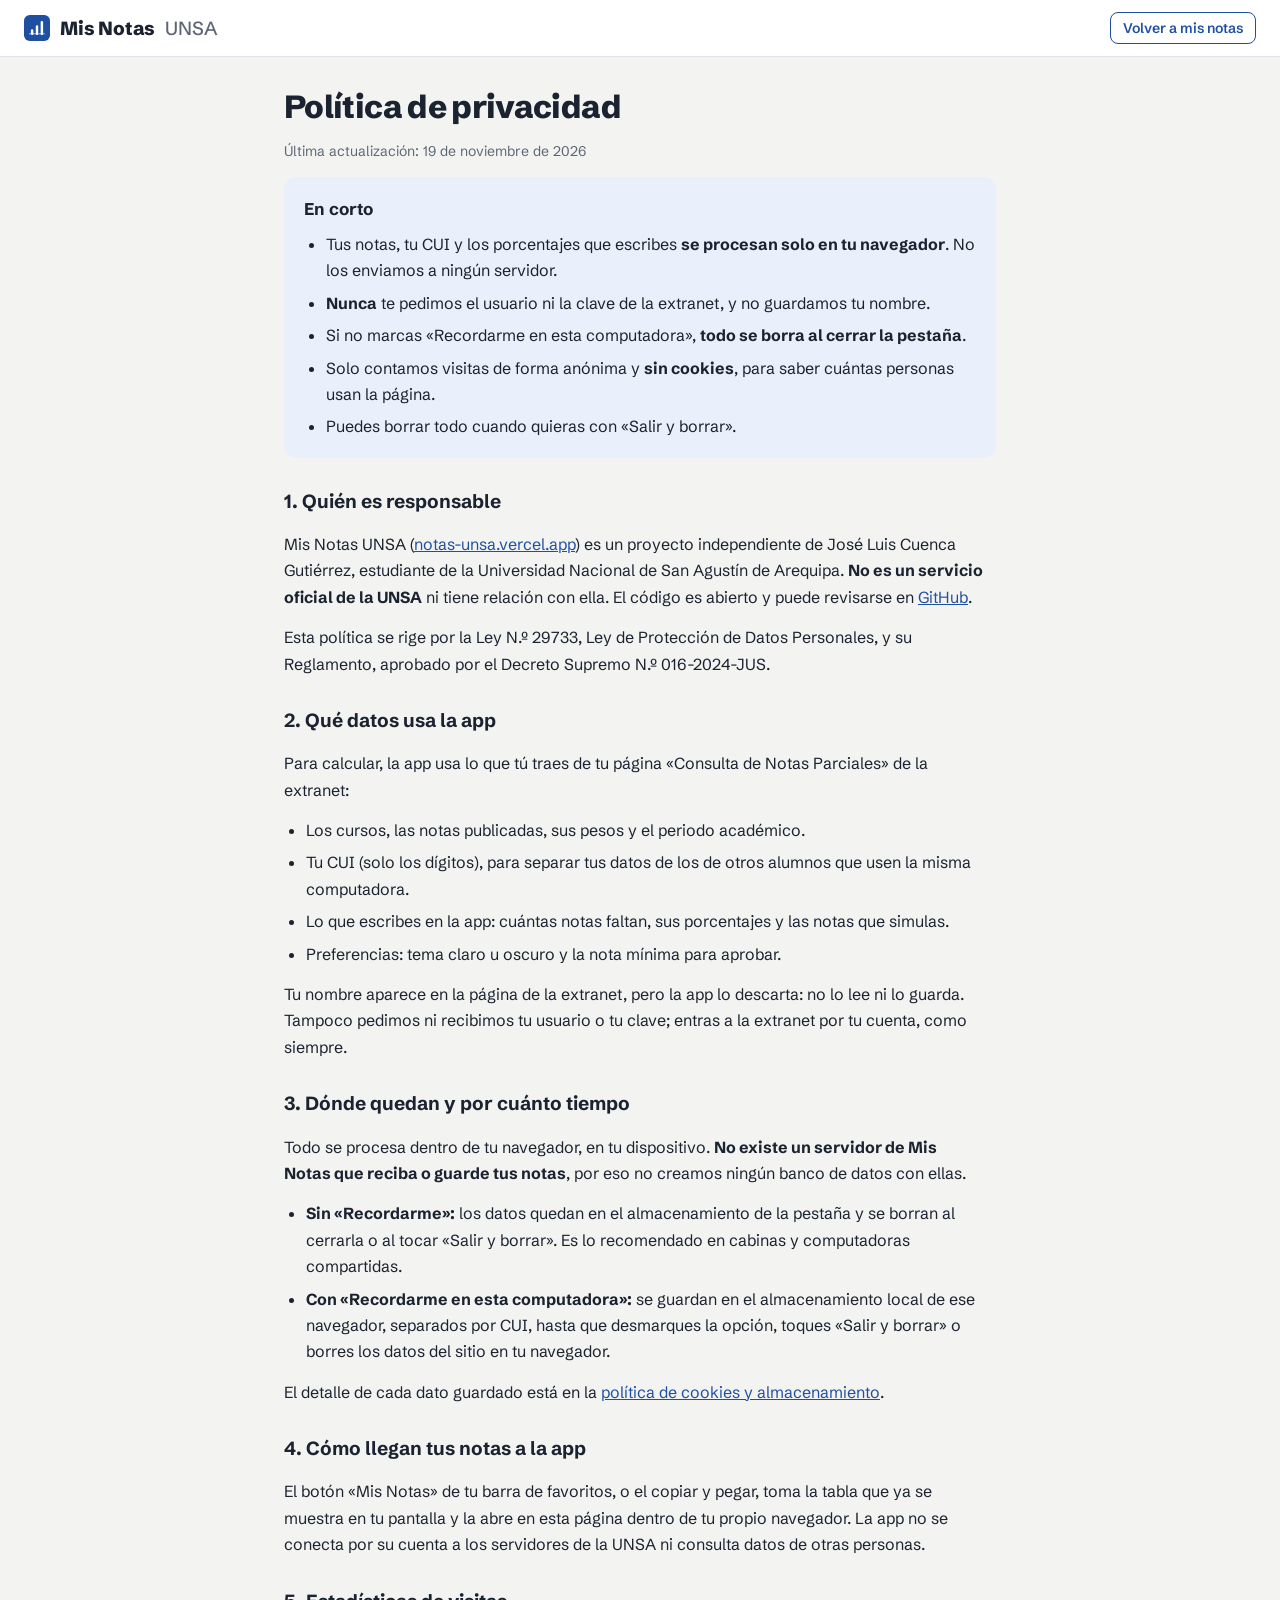
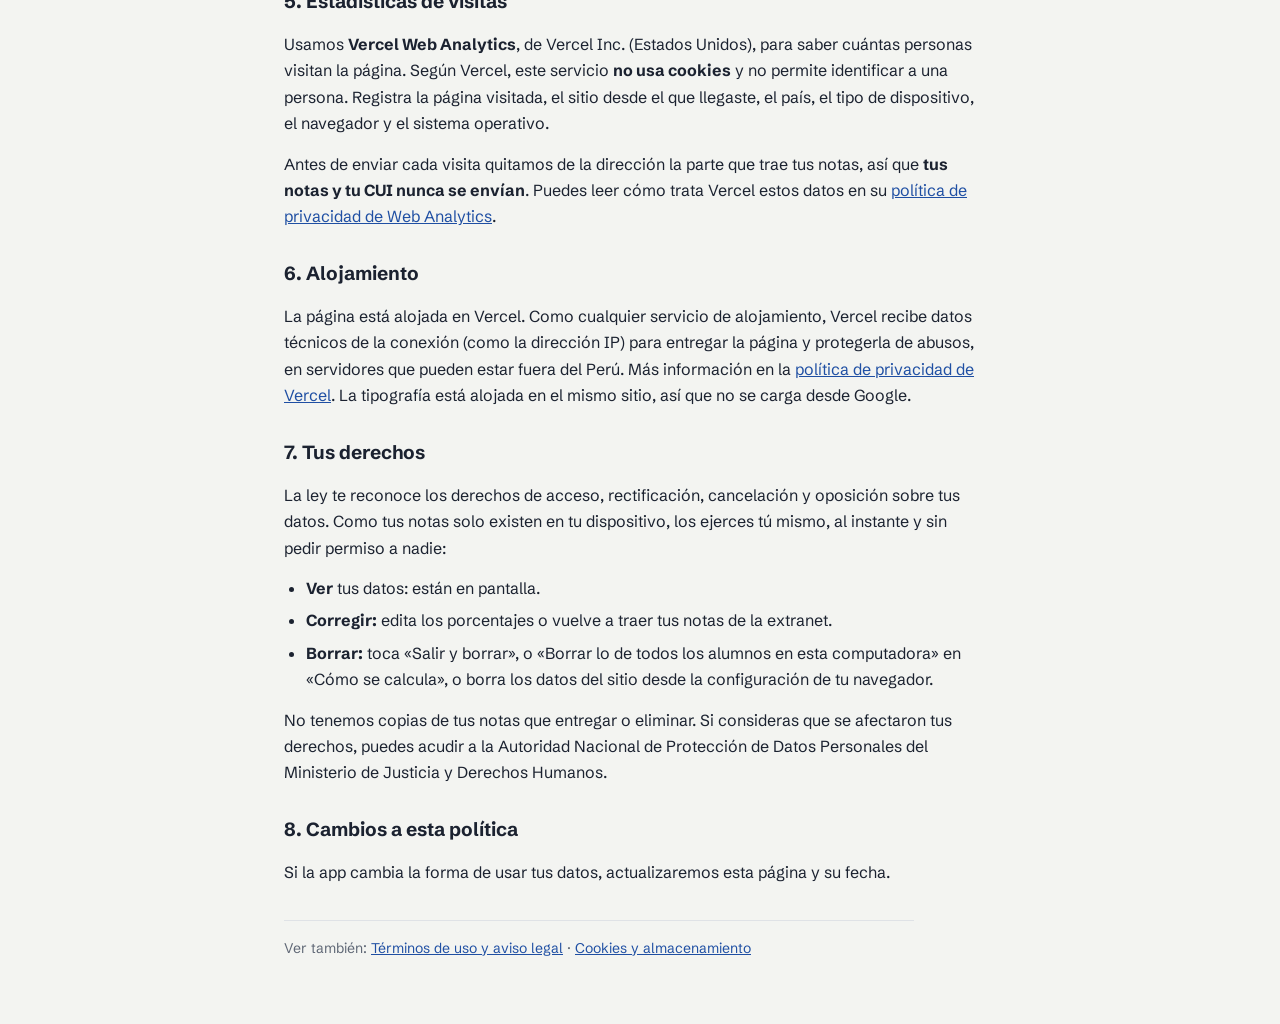
==== privacidad.html @ f4540c96 "Páginas legales y privacidad: política de privacidad, cookies y almacenamiento, términos y aviso leg" ====
<!doctype html>
<html lang="es" data-theme="light">
<head>
  <meta charset="utf-8">
  <meta name="viewport" content="width=device-width, initial-scale=1, viewport-fit=cover">
  <title>Política de privacidad | Mis Notas UNSA</title>
  <meta name="description" content="Qué datos usa Mis Notas UNSA, dónde se guardan y cómo borrarlos. Tus notas no salen de tu navegador.">
  <link rel="canonical" href="https://notas-unsa.vercel.app/privacidad.html">
  <meta name="theme-color" content="#ffffff">
  <link rel="icon" type="image/svg+xml" href="favicon.svg">
  <link rel="preload" href="fonts/schibsted-grotesk-latin.woff2" as="font" type="font/woff2" crossorigin>
  <link rel="stylesheet" href="styles.css">
  <script>try { var t = localStorage.getItem('notasUnsa.tema'); if (t) document.documentElement.dataset.theme = t; } catch (e) {}</script>
</head>
<body>
  <header class="top">
    <div class="wrap top-in">
      <a class="logo" href="./"><img src="favicon.svg" alt="" width="26" height="26"> Mis Notas <span>UNSA</span></a>
      <a class="btn btn-sec btn-chico" href="./">Volver a mis notas</a>
    </div>
  </header>

  <main class="wrap legal-doc">
    <h1>Política de privacidad</h1>
    <p class="actualizado">Última actualización: 19 de noviembre de 2026</p>

    <div class="resumen-legal">
      <h2>En corto</h2>
      <ul>
        <li>Tus notas, tu CUI y los porcentajes que escribes <b>se procesan solo en tu navegador</b>. No los enviamos a ningún servidor.</li>
        <li><b>Nunca</b> te pedimos el usuario ni la clave de la extranet, y no guardamos tu nombre.</li>
        <li>Si no marcas «Recordarme en esta computadora», <b>todo se borra al cerrar la pestaña</b>.</li>
        <li>Solo contamos visitas de forma anónima y <b>sin cookies</b>, para saber cuántas personas usan la página.</li>
        <li>Puedes borrar todo cuando quieras con «Salir y borrar».</li>
      </ul>
    </div>

    <h2>1. Quién es responsable</h2>
    <p>Mis Notas UNSA (<a href="https://notas-unsa.vercel.app/">notas-unsa.vercel.app</a>) es un proyecto independiente de José Luis Cuenca Gutiérrez, estudiante de la Universidad Nacional de San Agustín de Arequipa. <b>No es un servicio oficial de la UNSA</b> ni tiene relación con ella. El código es abierto y puede revisarse en <a href="https://github.com/JCuenca17/notas-unsa" rel="noopener" target="_blank">GitHub</a>.</p>
    <p>Esta política se rige por la Ley N.º 29733, Ley de Protección de Datos Personales, y su Reglamento, aprobado por el Decreto Supremo N.º 016-2024-JUS.</p>

    <h2>2. Qué datos usa la app</h2>
    <p>Para calcular, la app usa lo que tú traes de tu página «Consulta de Notas Parciales» de la extranet:</p>
    <ul>
      <li>Los cursos, las notas publicadas, sus pesos y el periodo académico.</li>
      <li>Tu CUI (solo los dígitos), para separar tus datos de los de otros alumnos que usen la misma computadora.</li>
      <li>Lo que escribes en la app: cuántas notas faltan, sus porcentajes y las notas que simulas.</li>
      <li>Preferencias: tema claro u oscuro y la nota mínima para aprobar.</li>
    </ul>
    <p>Tu nombre aparece en la página de la extranet, pero la app lo descarta: no lo lee ni lo guarda. Tampoco pedimos ni recibimos tu usuario o tu clave; entras a la extranet por tu cuenta, como siempre.</p>

    <h2>3. Dónde quedan y por cuánto tiempo</h2>
    <p>Todo se procesa dentro de tu navegador, en tu dispositivo. <b>No existe un servidor de Mis Notas que reciba o guarde tus notas</b>, por eso no creamos ningún banco de datos con ellas.</p>
    <ul>
      <li><b>Sin «Recordarme»:</b> los datos quedan en el almacenamiento de la pestaña y se borran al cerrarla o al tocar «Salir y borrar». Es lo recomendado en cabinas y computadoras compartidas.</li>
      <li><b>Con «Recordarme en esta computadora»:</b> se guardan en el almacenamiento local de ese navegador, separados por CUI, hasta que desmarques la opción, toques «Salir y borrar» o borres los datos del sitio en tu navegador.</li>
    </ul>
    <p>El detalle de cada dato guardado está en la <a href="cookies.html">política de cookies y almacenamiento</a>.</p>

    <h2>4. Cómo llegan tus notas a la app</h2>
    <p>El botón «Mis Notas» de tu barra de favoritos, o el copiar y pegar, toma la tabla que ya se muestra en tu pantalla y la abre en esta página dentro de tu propio navegador. La app no se conecta por su cuenta a los servidores de la UNSA ni consulta datos de otras personas.</p>

    <h2 id="estadisticas">5. Estadísticas de visitas</h2>
    <p>Usamos <b>Vercel Web Analytics</b>, de Vercel Inc. (Estados Unidos), para saber cuántas personas visitan la página. Según Vercel, este servicio <b>no usa cookies</b> y no permite identificar a una persona. Registra la página visitada, el sitio desde el que llegaste, el país, el tipo de dispositivo, el navegador y el sistema operativo.</p>
    <p>Antes de enviar cada visita quitamos de la dirección la parte que trae tus notas, así que <b>tus notas y tu CUI nunca se envían</b>. Puedes leer cómo trata Vercel estos datos en su <a href="https://vercel.com/docs/analytics/privacy-policy" rel="noopener" target="_blank">política de privacidad de Web Analytics</a>.</p>

    <h2>6. Alojamiento</h2>
    <p>La página está alojada en Vercel. Como cualquier servicio de alojamiento, Vercel recibe datos técnicos de la conexión (como la dirección IP) para entregar la página y protegerla de abusos, en servidores que pueden estar fuera del Perú. Más información en la <a href="https://vercel.com/legal/privacy-policy" rel="noopener" target="_blank">política de privacidad de Vercel</a>. La tipografía está alojada en el mismo sitio, así que no se carga desde Google.</p>

    <h2>7. Tus derechos</h2>
    <p>La ley te reconoce los derechos de acceso, rectificación, cancelación y oposición sobre tus datos. Como tus notas solo existen en tu dispositivo, los ejerces tú mismo, al instante y sin pedir permiso a nadie:</p>
    <ul>
      <li><b>Ver</b> tus datos: están en pantalla.</li>
      <li><b>Corregir:</b> edita los porcentajes o vuelve a traer tus notas de la extranet.</li>
      <li><b>Borrar:</b> toca «Salir y borrar», o «Borrar lo de todos los alumnos en esta computadora» en «Cómo se calcula», o borra los datos del sitio desde la configuración de tu navegador.</li>
    </ul>
    <p>No tenemos copias de tus notas que entregar o eliminar. Si consideras que se afectaron tus derechos, puedes acudir a la Autoridad Nacional de Protección de Datos Personales del Ministerio de Justicia y Derechos Humanos.</p>

    <h2>8. Cambios a esta política</h2>
    <p>Si la app cambia la forma de usar tus datos, actualizaremos esta página y su fecha.</p>

    <p class="otros-legales">Ver también: <a href="terminos.html">Términos de uso y aviso legal</a> · <a href="cookies.html">Cookies y almacenamiento</a></p>
  </main>
</body>
</html>
---- styles.css ----
/*
 * Mis Notas: la tinta del acta. Azul para aprobatorio, rojo para desaprobatorio.
 * Cada tarjeta se lee de arriba abajo: cuánto llevas, qué necesitas, y justo debajo
 * tu sílabo para corregir lo que falta. Escritorio: cursos en fila. Celular: una columna.
 */

/* Schibsted Grotesk (SIL OFL 1.1, ver fonts/OFL.txt), alojada aquí para no enviar la IP del alumno a Google. */
@font-face {
  font-family: "Schibsted Grotesk";
  font-style: normal;
  font-weight: 400 800;
  font-display: swap;
  src: url("fonts/schibsted-grotesk-latin.woff2") format("woff2");
  unicode-range: U+0000-00FF, U+0131, U+0152-0153, U+02BB-02BC, U+02C6, U+02DA, U+02DC, U+0304, U+0308, U+0329, U+2000-206F, U+20AC, U+2122, U+2191, U+2193, U+2212, U+2215, U+FEFF, U+FFFD;
}
@font-face {
  font-family: "Schibsted Grotesk";
  font-style: normal;
  font-weight: 400 800;
  font-display: swap;
  src: url("fonts/schibsted-grotesk-latin-ext.woff2") format("woff2");
  unicode-range: U+0100-02BA, U+02BD-02C5, U+02C7-02CC, U+02CE-02D7, U+02DD-02FF, U+0304, U+0308, U+0329, U+1D00-1DBF, U+1E00-1E9F, U+1EF2-1EFF, U+2020, U+20A0-20AB, U+20AD-20C4, U+2113, U+2C60-2C7F, U+A720-A7FF;
}

:root {
  --papel: #f3f4f1;
  --hoja: #ffffff;
  --tinta: #1b2230;
  --gris: #5f6775;
  --linea: #dfe2e6;
  --regla: #c9ced6;
  --azul: #1f4fa3;
  --azul-suave: #e9effb;
  --rojo: #c2362b;
  --rojo-suave: #fbe9e7;
  --ambar: #9a5b00;
  --ambar-suave: #fdf1dc;
  --sobre-azul: #ffffff;
  --sombra: 0 1px 2px rgb(27 34 48 / .06);
  --letra: "Schibsted Grotesk", "Segoe UI", system-ui, sans-serif;
  color-scheme: light;
}
:root[data-theme="dark"] {
  --papel: #12151b;
  --hoja: #1b1f27;
  --tinta: #e9ecf2;
  --gris: #a3aab8;
  --linea: #2c313c;
  --regla: #3c4250;
  --azul: #7fa6f0;
  --azul-suave: #1d2a45;
  --rojo: #ff8b80;
  --rojo-suave: #3b1c1a;
  --ambar: #f0bd60;
  --ambar-suave: #3a2c12;
  --sobre-azul: #0e1730;
  --sombra: none;
  color-scheme: dark;
}

* { box-sizing: border-box; }
[hidden] { display: none !important; }
html { -webkit-text-size-adjust: 100%; }
body {
  margin: 0;
  background: var(--papel);
  color: var(--tinta);
  font: 16px/1.5 var(--letra);
  padding-top: env(safe-area-inset-top, 0px);
  padding-bottom: env(safe-area-inset-bottom, 0px);
}
h1, h2, h3, p, dl, dd, ol { margin: 0; }
a { color: var(--azul); }
:focus-visible { outline: 3px solid var(--azul); outline-offset: 2px; }
kbd { font: 600 13px var(--letra); background: var(--hoja); border: 1px solid var(--linea); border-bottom-width: 2px; border-radius: 4px; padding: 0 5px; white-space: nowrap; }

.wrap {
  max-width: 1360px;
  margin: 0 auto;
  padding-left: max(24px, env(safe-area-inset-left, 0px));
  padding-right: max(24px, env(safe-area-inset-right, 0px));
}

/* Según el dispositivo */
.solo-cel { display: none !important; }
.es-cel .solo-cel { display: revert !important; }
.es-cel .pasos li.solo-cel { display: grid !important; }
.es-cel .solo-pc { display: none !important; }

/* Botones */
.btn {
  display: inline-flex; align-items: center; justify-content: center;
  font: 600 15px var(--letra);
  background: var(--azul); color: var(--sobre-azul);
  border: 1px solid var(--azul); border-radius: 8px;
  padding: 9px 16px; cursor: pointer; text-decoration: none; white-space: nowrap;
}
.btn:hover { filter: brightness(1.08); }
.btn-sec { background: transparent; color: var(--azul); }
.btn-sec:hover { background: var(--azul-suave); filter: none; }
.btn-chico { padding: 6px 12px; font-size: 14px; }
.btn-texto { font: 500 14px var(--letra); color: var(--gris); background: none; border: 0; padding: 6px 4px; cursor: pointer; text-decoration: underline; text-underline-offset: 3px; }
.btn-texto:hover { color: var(--tinta); }

/* Cabecera */
.top { background: var(--hoja); border-bottom: 1px solid var(--linea); position: sticky; top: env(safe-area-inset-top, 0px); z-index: 5; }
.top-in { display: flex; align-items: center; justify-content: space-between; gap: 16px; padding-block: 12px; }
.logo { display: flex; align-items: center; gap: 10px; font-weight: 800; font-size: 19px; letter-spacing: -0.01em; color: var(--tinta); text-decoration: none; white-space: nowrap; }
.logo span { font-weight: 500; color: var(--gris); }
.acciones { display: flex; align-items: center; gap: 12px; }
#abrirCarga[aria-expanded="true"] { background: var(--azul); color: var(--sobre-azul); }

main { display: grid; gap: 24px; padding-block: 28px 56px; }

/* Traer las notas */
.carga {
  background: var(--hoja); border: 1px solid var(--linea); border-radius: 14px; box-shadow: var(--sombra);
  padding: 32px; display: grid; grid-template-columns: minmax(0, 0.8fr) minmax(0, 1.6fr); gap: 40px;
}
.carga-intro { display: grid; gap: 12px; align-content: start; max-width: 40ch; }
.carga h1 { font-size: 32px; line-height: 1.1; letter-spacing: -0.025em; font-weight: 800; text-wrap: balance; }
.carga-intro p { color: var(--gris); }
.carga-intro .seguro { color: var(--tinta); border-left: 3px solid var(--azul); padding-left: 12px; margin-top: 8px; font-size: 15px; }
.metodos { display: grid; grid-template-columns: repeat(auto-fit, minmax(min(100%, 300px), 1fr)); gap: 16px; align-items: start; }
.metodo { border: 1px solid var(--linea); border-radius: 12px; padding: 20px; display: grid; gap: 16px; min-width: 0; }
.metodo h2 { font-size: 17px; font-weight: 700; }
#metodoFav { border-color: var(--azul); background: var(--azul-suave); }

.pasos { list-style: none; padding: 0; counter-reset: paso; display: grid; gap: 16px; }
.pasos li { counter-increment: paso; display: grid; grid-template-columns: 26px minmax(0, 1fr); column-gap: 12px; row-gap: 8px; justify-items: start; }
.pasos li::before {
  content: counter(paso); grid-row: span 4;
  width: 26px; height: 26px; border-radius: 50%;
  border: 1.5px solid var(--azul); color: var(--azul);
  font-weight: 700; font-size: 13px; display: grid; place-items: center;
}
.pasos li > * { grid-column: 2; }
.pasos p, .pasos label { font-weight: 500; font-size: 15px; padding-top: 1px; }
.pista { font-size: 13px; color: var(--gris); font-weight: 400 !important; }

.marcador {
  display: inline-flex; align-items: center; gap: 9px;
  font: 700 16px var(--letra); color: var(--tinta);
  background: var(--hoja); border: 1.5px dashed var(--azul); border-radius: 8px;
  padding: 9px 18px 9px 14px; text-decoration: none; cursor: grab;
}
.marcador:active { cursor: grabbing; }
.marcador.aviso { animation: aviso .45s; }
@keyframes aviso { 20%, 60% { transform: translateX(-5px); } 40%, 80% { transform: translateX(5px); } }

.pegar { width: 100%; }
.pegar textarea { width: 100%; font: 14px var(--letra); color: var(--tinta); background: var(--papel); border: 1px solid var(--linea); border-radius: 8px; padding: 10px 12px; resize: vertical; }
.error { color: var(--rojo); font-size: 14px; }
.error:empty { display: none; }

/* Aviso de ejemplo */
.banner { display: flex; flex-wrap: wrap; align-items: center; justify-content: space-between; gap: 12px; background: var(--ambar-suave); border-radius: 10px; padding: 12px 16px; }
.banner p { font-weight: 500; }

/* Resumen */
.resumen { display: flex; flex-wrap: wrap; align-items: baseline; justify-content: space-between; gap: 8px 24px; }
.resumen h2 { font-size: 26px; font-weight: 800; letter-spacing: -0.02em; }
.resumen p { color: var(--gris); }

/* Cursos */
.cursos { display: grid; grid-template-columns: repeat(auto-fit, minmax(300px, 1fr)); gap: 16px; align-items: start; }
.curso { background: var(--hoja); border: 1px solid var(--linea); border-radius: 14px; box-shadow: var(--sombra); padding: 20px 20px 16px; display: grid; gap: 14px; min-width: 0; }
.curso-cab { display: flex; justify-content: space-between; align-items: start; gap: 10px; }
.curso-nombre { font-size: 16px; font-weight: 700; line-height: 1.3; text-wrap: balance; }
.etiqueta { font-size: 12px; font-weight: 600; color: var(--gris); border: 1px solid var(--linea); border-radius: 999px; padding: 2px 10px; white-space: nowrap; }
.etiqueta.et-ok { color: var(--azul); border-color: var(--azul); background: var(--azul-suave); }
.etiqueta.et-mal { color: var(--rojo); border-color: var(--rojo); background: var(--rojo-suave); }

.nota { display: flex; align-items: baseline; gap: 8px; }
.nota-num { font-size: 60px; line-height: .9; font-weight: 800; letter-spacing: -0.04em; }
.nota-de { font-size: 18px; font-weight: 600; color: var(--gris); }
.neutro .nota-num { color: var(--tinta); }
.aprob .nota-num { color: var(--azul); }
.desap .nota-num { color: var(--rojo); }
.nota-txt { font-size: 14px; color: var(--gris); margin-top: 6px; }

/* Regla de 0 a 20 */
.regla { position: relative; height: 30px; }
.regla-linea { position: absolute; left: 0; right: 0; top: 10px; height: 6px; border-radius: 3px; background: var(--linea); }
.regla-ticks { position: absolute; left: 0; right: 0; top: 18px; height: 5px; background-image: linear-gradient(90deg, var(--regla) 1px, transparent 1px); background-size: calc(100% / 20 - 0.05px) 100%; }
.regla-max { position: absolute; top: 10px; height: 6px; background: repeating-linear-gradient(90deg, var(--regla) 0 4px, transparent 4px 7px); }
.regla-lleva { position: absolute; left: 0; top: 10px; height: 6px; border-radius: 3px; background: var(--tinta); }
.aprob .regla-lleva { background: var(--azul); }
.desap .regla-lleva { background: var(--rojo); }
.regla-aprob { position: absolute; top: 2px; bottom: 6px; width: 2px; background: var(--tinta); }
.regla-aprob span { position: absolute; top: 22px; left: 50%; transform: translateX(-50%); font-size: 11px; color: var(--gris); white-space: nowrap; }
.regla-ext { display: flex; justify-content: space-between; font-size: 11px; color: var(--gris); margin-top: -10px; }

/* Lo que necesitas: un solo lugar */
.necesitas { border-radius: 10px; padding: 14px; display: grid; gap: 8px; background: var(--papel); }
.necesitas.ok { background: var(--azul-suave); }
.necesitas.ojo { background: var(--ambar-suave); }
.necesitas.mal { background: var(--rojo-suave); }
.nec-t { font-size: 15px; font-weight: 600; line-height: 1.35; }
.nec-t b { font-size: 24px; font-weight: 800; letter-spacing: -0.02em; }
.ok .nec-t b { color: var(--azul); }
.ojo .nec-t b { color: var(--ambar); }
.mal .nec-t b { color: var(--rojo); }
.nec-s { font-size: 13px; color: var(--gris); }
.prob { display: grid; gap: 5px; }
.prob-cab { display: flex; justify-content: space-between; align-items: baseline; font-size: 13px; }
.prob-cab b { font-size: 15px; }
.prob-barra { height: 6px; border-radius: 3px; background: color-mix(in srgb, var(--tinta) 12%, transparent); overflow: hidden; }
.prob-barra span { display: block; height: 100%; border-radius: 3px; background: currentColor; }
.ok .prob-barra, .ok .prob-cab b { color: var(--azul); }
.ojo .prob-barra, .ojo .prob-cab b { color: var(--ambar); }
.mal .prob-barra, .mal .prob-cab b { color: var(--rojo); }

/* Secciones plegables de la tarjeta */
.plegable { border-top: 1px solid var(--linea); padding-top: 12px; }
.plegable summary { cursor: pointer; font-size: 14px; font-weight: 600; color: var(--azul); display: flex; justify-content: space-between; align-items: baseline; gap: 8px; list-style: none; }
.plegable summary::-webkit-details-marker { display: none; }
.plegable summary::after { content: "Abrir"; font-weight: 500; color: var(--gris); font-size: 13px; }
.plegable[open] summary::after { content: "Cerrar"; }
.plegable summary small { font-weight: 500; color: var(--gris); font-size: 13px; margin-left: auto; }
.plegable-cuerpo { display: grid; gap: 10px; margin-top: 12px; }

/* Tu sílabo */
.silabo-cab { display: flex; flex-wrap: wrap; align-items: center; justify-content: space-between; gap: 8px 12px; font-size: 14px; }
.contador { display: inline-flex; align-items: center; border: 1px solid var(--azul); border-radius: 8px; overflow: hidden; }
.contador button { font: 700 18px/1 var(--letra); color: var(--azul); background: var(--hoja); border: 0; width: 34px; height: 32px; cursor: pointer; }
.contador button:hover { background: var(--azul-suave); }
.contador span { font-size: 14px; font-weight: 600; padding: 0 10px; min-width: 72px; text-align: center; border-inline: 1px solid var(--azul); line-height: 32px; }

table { width: 100%; border-collapse: collapse; font-size: 14px; }
th { text-align: left; font-size: 12px; font-weight: 500; color: var(--gris); padding: 4px 4px 6px; }
td { padding: 6px 4px; border-top: 1px solid var(--linea); vertical-align: middle; }
th:first-child, td:first-child { padding-left: 0; }
th:last-child, td:last-child { padding-right: 0; }
.der { text-align: right; white-space: nowrap; }
td.n-aprob { color: var(--azul); font-weight: 700; }
td.n-desap { color: var(--rojo); font-weight: 700; }
.aus { font-size: 11px; color: var(--rojo); margin-left: 4px; font-weight: 500; }

.t-silabo { table-layout: fixed; }
.t-silabo .c-vale { width: 68px; }
.t-silabo .c-nota { width: 60px; }
.t-silabo .c-x { width: 34px; }
.t-silabo input { font: 600 14px var(--letra); color: var(--tinta); background: var(--papel); border: 1px solid var(--linea); border-radius: 6px; padding: 6px; width: 100%; text-align: right; }
.t-silabo input:focus { border-color: var(--azul); background: var(--hoja); }
.t-silabo .in-nombre { text-align: left; font-weight: 500; text-overflow: ellipsis; }
.campo-pct { display: inline-flex; align-items: center; gap: 3px; }
.campo-pct input { width: 44px; }
.quitar { font: 500 16px/1 var(--letra); color: var(--gris); background: none; border: 1px solid var(--linea); border-radius: 6px; width: 28px; height: 28px; cursor: pointer; }
.quitar:hover { color: var(--rojo); border-color: var(--rojo); }
.ayuda { font-size: 12px; color: var(--gris); }
.cuadre { display: grid; gap: 8px; justify-items: start; background: var(--rojo-suave); border-radius: 8px; padding: 10px 12px; }
.cuadre p { color: var(--rojo); font-size: 13px; }
.reiniciar { justify-self: start; font-size: 13px; padding: 0; color: var(--azul); }

/* Cómo se calcula */
.como { color: var(--gris); font-size: 14px; border-top: 1px solid var(--linea); padding-top: 16px; }
.como summary { cursor: pointer; font-weight: 600; color: var(--tinta); }
.como dl { display: grid; grid-template-columns: max-content minmax(0, 1fr); gap: 6px 16px; margin: 14px 0; max-width: 80ch; }
.como dt { color: var(--tinta); font-weight: 600; }
.ajustes { display: flex; flex-wrap: wrap; align-items: center; gap: 10px 14px; }
.ajustes input { width: 72px; font: 600 14px var(--letra); color: var(--tinta); background: var(--hoja); border: 1px solid var(--linea); border-radius: 6px; padding: 5px 8px; }
.legal { margin-top: 12px; }

/* Aviso flotante */
.toast {
  position: fixed; left: 50%; bottom: calc(24px + env(safe-area-inset-bottom, 0px)); transform: translateX(-50%);
  background: var(--tinta); color: var(--hoja); font-weight: 600; font-size: 14px;
  padding: 10px 18px; border-radius: 999px; z-index: 20; box-shadow: 0 6px 20px rgb(0 0 0 / .2);
}

/* Celular */
@media (max-width: 720px) {
  .wrap { padding-left: max(16px, env(safe-area-inset-left, 0px)); padding-right: max(16px, env(safe-area-inset-right, 0px)); }
  main { gap: 18px; padding-block: 18px 40px; }
  .logo { font-size: 17px; }
  .logo span { display: none; }
  .acciones { gap: 6px; }
  .acciones .btn { padding: 7px 12px; font-size: 14px; }
  .carga { grid-template-columns: 1fr; padding: 20px 16px; gap: 20px; }
  .carga h1 { font-size: 25px; }
  .metodo { padding: 16px; }
  .resumen h2 { font-size: 21px; }
  .cursos { grid-template-columns: 1fr; gap: 12px; }
  .curso { padding: 18px 16px 14px; }
  .nota-num { font-size: 54px; }
  .como dl { grid-template-columns: 1fr; }
  .como dd { margin-bottom: 6px; }
}
@media (prefers-reduced-motion: reduce) {
  .marcador.aviso { animation: none; }
}
.prob-cab span { min-width: 0; } .prob-cab b { white-space: nowrap; }

/* Buenas prácticas de interfaz */
html { scroll-padding-top: 80px; }                       /* la cabecera fija no tapa lo enfocado */
button, a, summary, input, textarea { touch-action: manipulation; -webkit-tap-highlight-color: transparent; }
.saltar { position: absolute; left: 16px; top: -48px; z-index: 30; background: var(--azul); color: var(--sobre-azul); padding: 8px 14px; border-radius: 8px; font-weight: 600; text-decoration: none; }
.saltar:focus { top: 12px; }
.cursos:focus { outline: none; }
.resumen h1 { font-size: 26px; font-weight: 800; letter-spacing: -0.02em; margin: 0; }
.carga-titulo { font-size: 32px; line-height: 1.1; letter-spacing: -0.025em; font-weight: 800; text-wrap: balance; }
.der, .prob-cab b { font-variant-numeric: tabular-nums; }
.btn:active, .contador button:active, .quitar:active { transform: translateY(1px); }
.btn-texto.confirmar, .reiniciar.confirmar { color: var(--rojo); font-weight: 600; }
.plegable summary:hover { text-decoration: underline; text-underline-offset: 3px; }
.necesitas, .resultado { transition: background-color .2s ease; }
@media (max-width: 720px) {
  .resumen h1 { font-size: 21px; }
  .carga-titulo { font-size: 25px; }
  .quitar { width: 36px; height: 36px; }
  .t-silabo .c-x { width: 40px; }
  .contador button { width: 40px; height: 38px; }
  .contador span { line-height: 38px; }
  .t-silabo input { padding-block: 8px; font-size: 16px; }   /* 16 px evita el zoom automático en iPhone */
}
@media (prefers-reduced-motion: reduce) {
  .necesitas, .resultado { transition: none; }
  .btn:active, .contador button:active, .quitar:active { transform: none; }
}

/* Instalar en iPhone */
.ios {
  position: fixed; left: max(16px, env(safe-area-inset-left, 0px)); right: max(16px, env(safe-area-inset-right, 0px));
  bottom: calc(16px + env(safe-area-inset-bottom, 0px)); z-index: 25;
  background: var(--hoja); border: 1px solid var(--linea); border-radius: 12px; box-shadow: 0 8px 24px rgb(0 0 0 / .15);
  padding: 14px 16px; display: flex; flex-wrap: wrap; align-items: center; justify-content: space-between; gap: 8px 12px; font-size: 14px;
}
@media (max-width: 720px) { #instalar { padding: 7px 10px; } }
@media (display-mode: standalone) { .top { padding-top: env(safe-area-inset-top, 0px); } }

/* Sesión del alumno */
.sesion {
  display: flex; flex-wrap: wrap; align-items: center; gap: 8px 18px;
  background: var(--hoja); border: 1px solid var(--linea); border-radius: 12px; padding: 12px 16px; font-size: 14px;
}
.ses-quien { font-size: 15px; }
.ses-quien b { font-variant-numeric: tabular-nums; letter-spacing: .02em; }
.ses-recordar { display: inline-flex; align-items: center; gap: 8px; font-weight: 500; cursor: pointer; }
.ses-recordar input { width: 18px; height: 18px; accent-color: var(--azul); cursor: pointer; }
.ses-recordar input:disabled + * , .ses-recordar:has(input:disabled) { opacity: .55; cursor: not-allowed; }
.sesion #salir { margin-left: auto; }
.sesion #salir.confirmar { background: var(--rojo); border-color: var(--rojo); color: #fff; }
.ses-ayuda { flex-basis: 100%; font-size: 13px; color: var(--gris); }
.guardados { display: flex; flex-wrap: wrap; align-items: center; gap: 8px; margin-top: 8px; }
.guardados p { flex-basis: 100%; font-size: 13px; color: var(--gris); }
@media (max-width: 720px) {
  .sesion #salir { margin-left: 0; }
  .ses-recordar input { width: 22px; height: 22px; }
}

/* Páginas legales */
.legal-doc { max-width: 760px; display: grid; gap: 14px; padding-block: 32px 64px; font-size: 16px; line-height: 1.65; }
.legal-doc h1 { font-size: 32px; line-height: 1.15; letter-spacing: -0.02em; font-weight: 800; text-wrap: balance; }
.legal-doc h2 { font-size: 19px; font-weight: 700; margin-top: 14px; }
.legal-doc p, .legal-doc li { color: var(--tinta); max-width: 70ch; }
.legal-doc ul { margin: 0; padding-left: 22px; display: grid; gap: 6px; }
.legal-doc code { font-size: 13px; background: var(--papel); border: 1px solid var(--linea); border-radius: 4px; padding: 1px 5px; white-space: nowrap; }
.actualizado { color: var(--gris) !important; font-size: 14px; }
.resumen-legal { background: var(--azul-suave); border-radius: 12px; padding: 18px 20px; display: grid; gap: 8px; }
.resumen-legal h2 { margin-top: 0; font-size: 17px; }
.tabla-legal { overflow-x: auto; border: 1px solid var(--linea); border-radius: 10px; background: var(--hoja); }
.tabla-legal table { font-size: 14px; min-width: 620px; }
.tabla-legal th, .tabla-legal td { padding: 10px 12px; vertical-align: top; }
.tabla-legal th:first-child, .tabla-legal td:first-child { padding-left: 12px; }
.otros-legales { margin-top: 20px; padding-top: 16px; border-top: 1px solid var(--linea); color: var(--gris) !important; font-size: 14px; }
@media (max-width: 720px) { .legal-doc { padding-block: 22px 48px; } .legal-doc h1 { font-size: 26px; } }

/* Pie con enlaces legales */
.pie-legal { display: flex; flex-wrap: wrap; gap: 6px 18px; font-size: 13px; color: var(--gris); border-top: 1px solid var(--linea); padding-top: 16px; }
.pie-legal a { color: var(--gris); }
.pie-legal a:hover { color: var(--tinta); }

/* Aviso de privacidad en la primera visita (no bloquea la página) */
.aviso-priv {
  position: fixed; z-index: 24; left: max(16px, env(safe-area-inset-left, 0px)); bottom: calc(16px + env(safe-area-inset-bottom, 0px));
  max-width: 420px; background: var(--hoja); border: 1px solid var(--linea); border-radius: 12px; box-shadow: 0 8px 24px rgb(0 0 0 / .15);
  padding: 14px 16px; display: grid; gap: 10px; font-size: 14px;
}
.aviso-priv div { display: flex; flex-wrap: wrap; gap: 8px 14px; align-items: center; }
@media (max-width: 720px) { .aviso-priv { right: max(16px, env(safe-area-inset-right, 0px)); max-width: none; } }
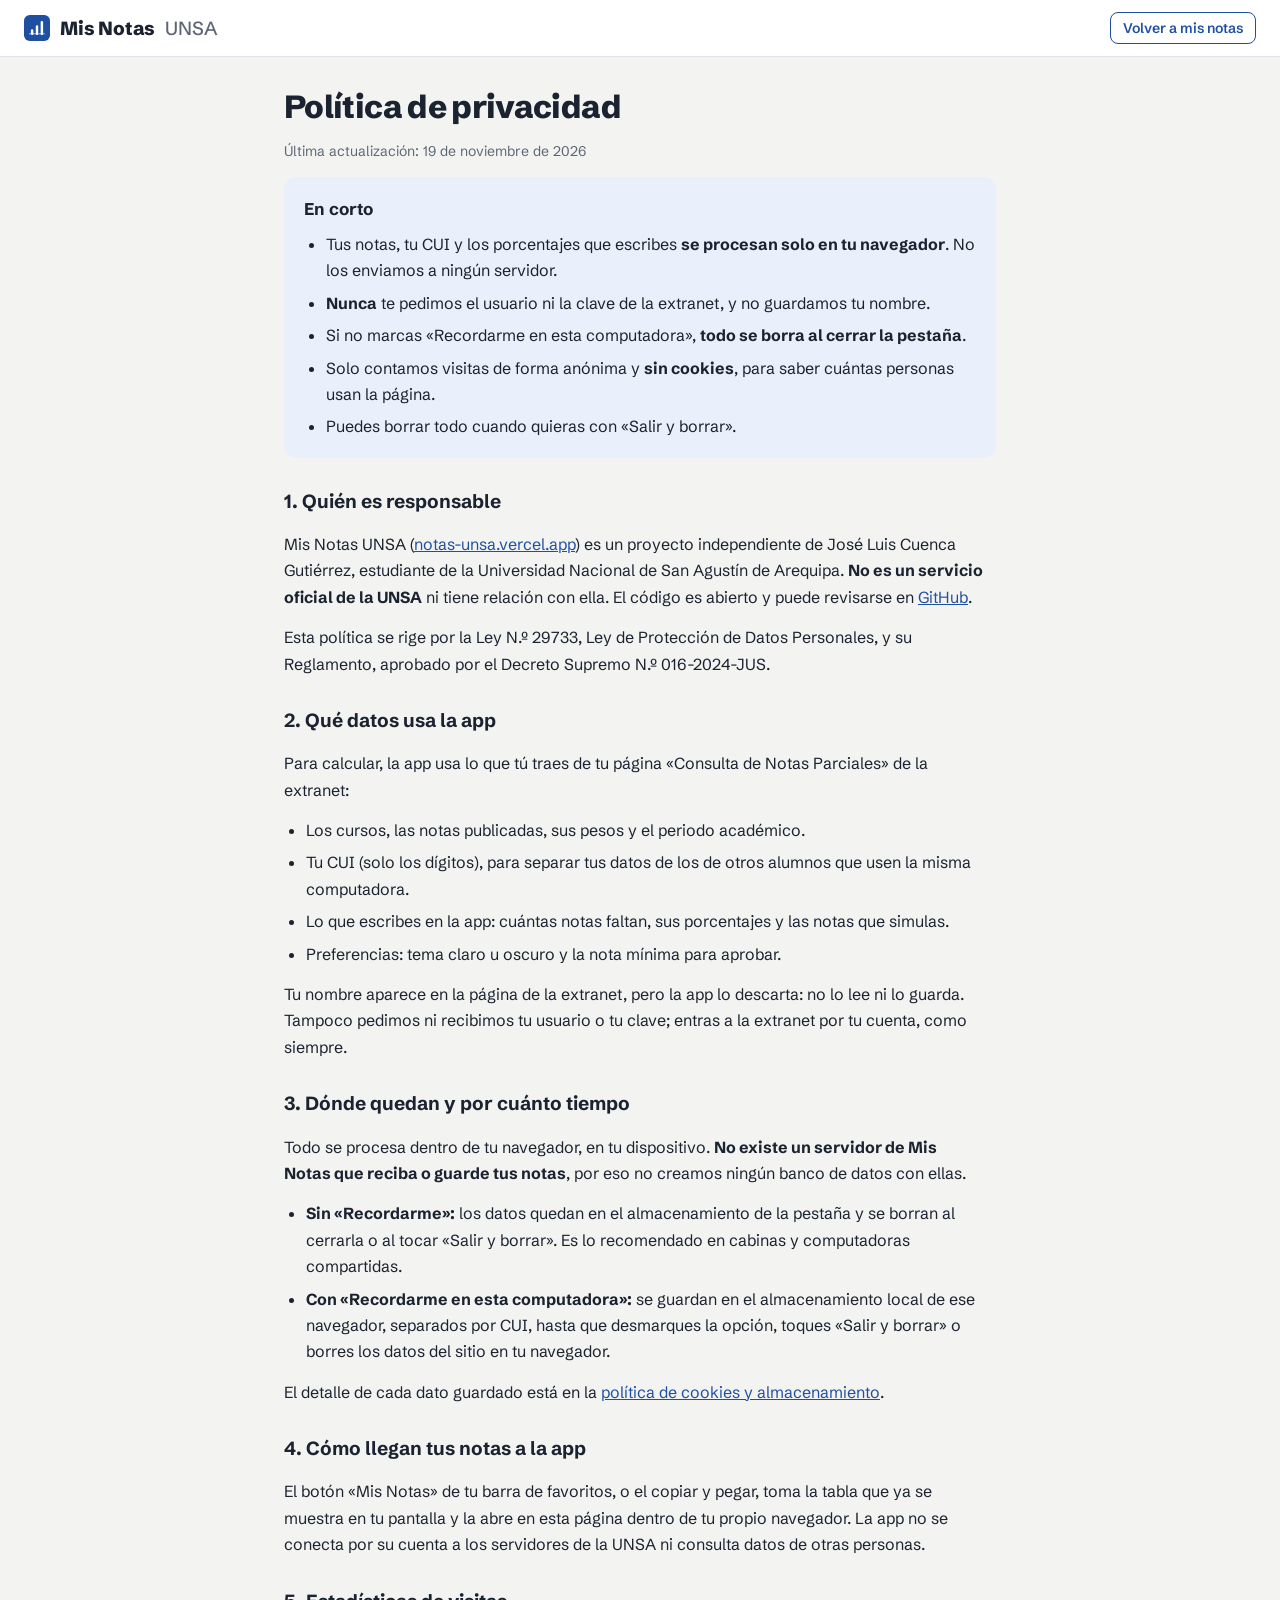
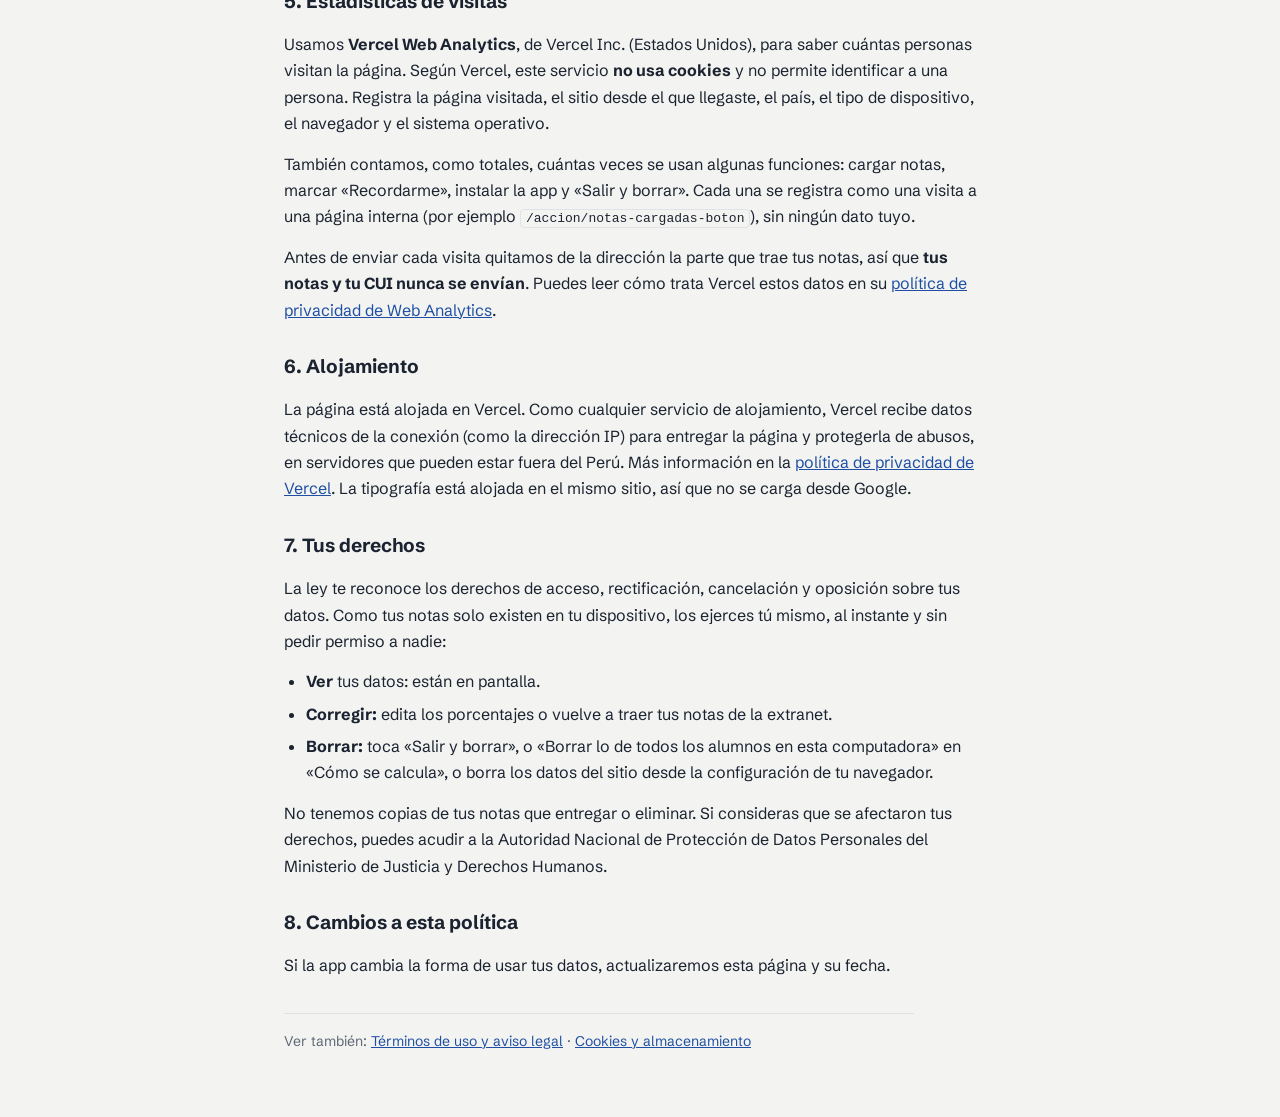
==== commit e7dceb72: "Página 404 y conteo de acciones con Vercel Web Analytics - 404.html propia (no indexable) que lleva " ====
--- a/privacidad.html
+++ b/privacidad.html
@@ -62,6 +62,7 @@
 
     <h2 id="estadisticas">5. Estadísticas de visitas</h2>
     <p>Usamos <b>Vercel Web Analytics</b>, de Vercel Inc. (Estados Unidos), para saber cuántas personas visitan la página. Según Vercel, este servicio <b>no usa cookies</b> y no permite identificar a una persona. Registra la página visitada, el sitio desde el que llegaste, el país, el tipo de dispositivo, el navegador y el sistema operativo.</p>
+    <p>También contamos, como totales, cuántas veces se usan algunas funciones: cargar notas, marcar «Recordarme», instalar la app y «Salir y borrar». Cada una se registra como una visita a una página interna (por ejemplo <code>/accion/notas-cargadas-boton</code>), sin ningún dato tuyo.</p>
     <p>Antes de enviar cada visita quitamos de la dirección la parte que trae tus notas, así que <b>tus notas y tu CUI nunca se envían</b>. Puedes leer cómo trata Vercel estos datos en su <a href="https://vercel.com/docs/analytics/privacy-policy" rel="noopener" target="_blank">política de privacidad de Web Analytics</a>.</p>
 
     <h2>6. Alojamiento</h2>
--- a/styles.css
+++ b/styles.css
@@ -379,3 +379,13 @@
 }
 .aviso-priv div { display: flex; flex-wrap: wrap; gap: 8px 14px; align-items: center; }
 @media (max-width: 720px) { .aviso-priv { right: max(16px, env(safe-area-inset-right, 0px)); max-width: none; } }
+
+/* Página 404: un 0–20 que se queda corto, sin nota */
+.no-encontrada { max-width: 560px; display: grid; gap: 14px; justify-items: start; padding-block: 72px 80px; }
+.nf-codigo { font-size: 112px; line-height: .9; font-weight: 800; letter-spacing: -0.05em; color: var(--rojo); }
+.nf-regla { width: 100%; max-width: 360px; height: 6px; border-radius: 3px; background: var(--linea); position: relative; }
+.nf-regla span { position: absolute; left: 52.5%; top: -6px; bottom: -6px; width: 2px; background: var(--tinta); }
+.no-encontrada h1 { font-size: 28px; font-weight: 800; letter-spacing: -0.02em; margin-top: 10px; }
+.no-encontrada p { color: var(--gris); max-width: 52ch; }
+.nf-acciones { display: flex; flex-wrap: wrap; gap: 10px; margin-top: 6px; }
+@media (max-width: 720px) { .no-encontrada { padding-block: 48px 56px; } .nf-codigo { font-size: 88px; } }
